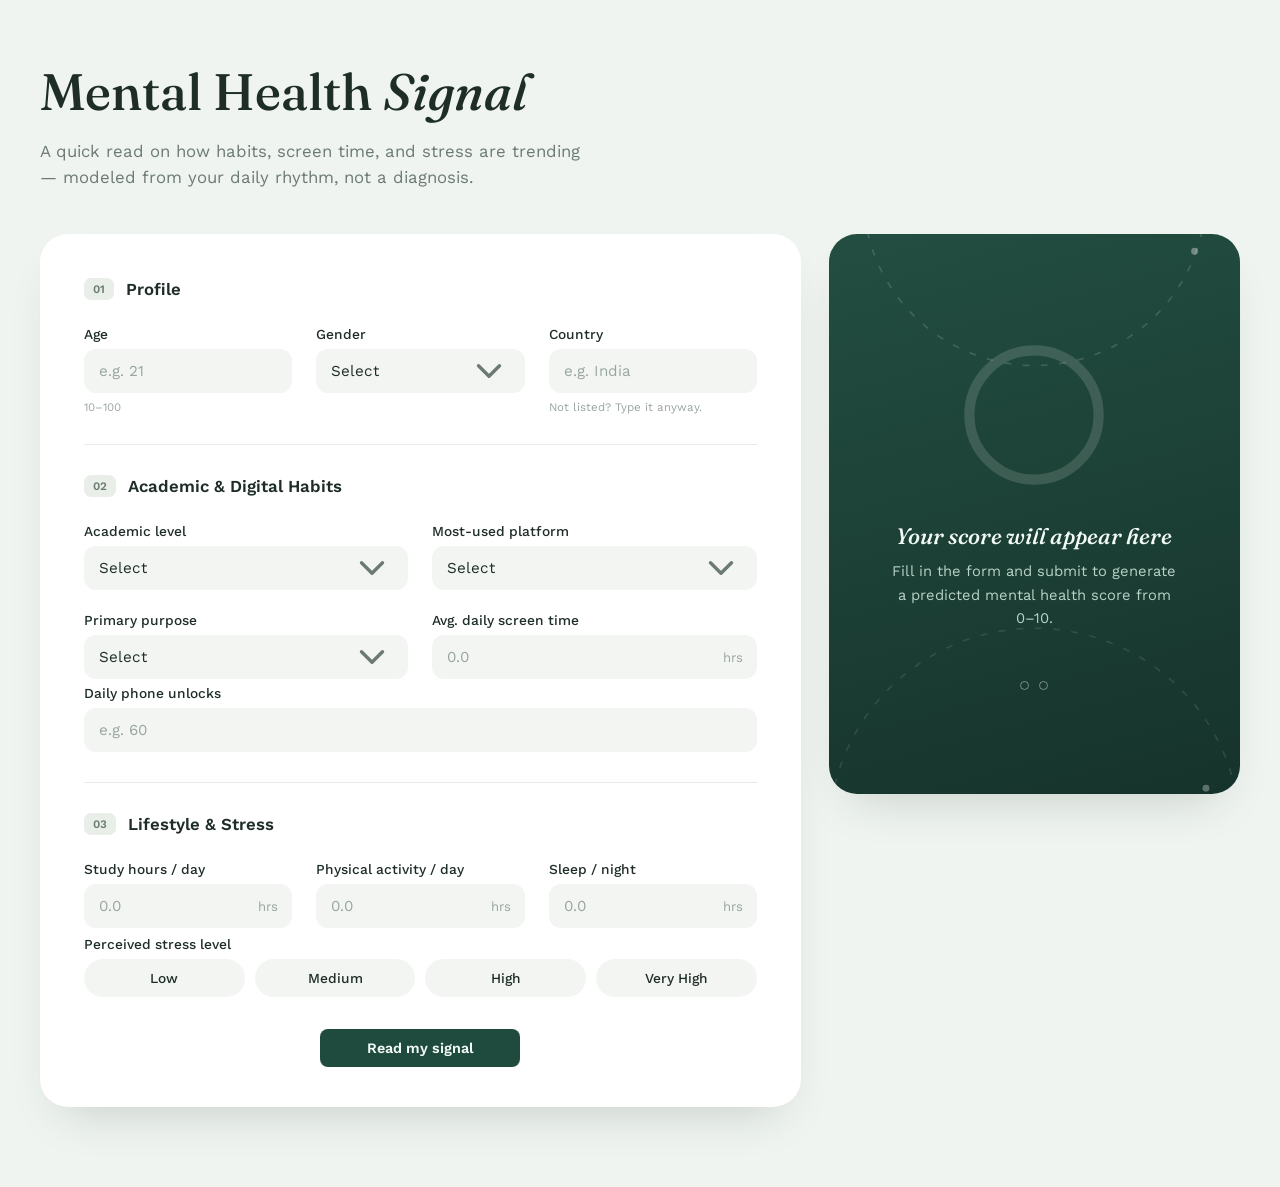
==== Mental-Health-Score-main/index.html @ a7fed832 "Updated js file with deployed backend link" ====
<!DOCTYPE html>
<html lang="en">
<head>
<meta charset="UTF-8">
<meta name="viewport" content="width=device-width, initial-scale=1.0">
<title>Mental Health Signal</title>
<link rel="preconnect" href="https://fonts.googleapis.com">
<link rel="preconnect" href="https://fonts.gstatic.com" crossorigin>
<link href="https://fonts.googleapis.com/css2?family=Fraunces:ital,opsz,wght@0,9..144,400;0,9..144,500;0,9..144,600;1,9..144,500&family=Work+Sans:wght@400;500;600;700&display=swap" rel="stylesheet">
<link rel="stylesheet" href="style.css">
</head>
<body>

<div class="page">

  <header class="hero">
    <h1><span class="hero__reg">Mental Health</span> <span class="hero__italic">Signal</span></h1>
    <p class="hero__sub">A quick read on how habits, screen time, and stress are trending — modeled from your daily rhythm, not a diagnosis.</p>
  </header>

  <div class="layout">

    <form id="checkin-form" class="form-card" novalidate>

      <div id="error-banner" class="error-banner" hidden role="alert"></div>

      <!-- 01 Profile -->
      <div class="section-head">
        <span class="num">01</span>
        <h2>Profile</h2>
      </div>

      <div class="grid grid-3">
        <div class="field">
          <label for="age">Age</label>
          <input type="number" id="age" name="age" min="10" max="100" placeholder="e.g. 21" required>
          <small>10–100</small>
        </div>

        <div class="field">
          <label for="gender">Gender</label>
          <select id="gender" name="gender" required>
            <option value="" disabled selected>Select</option>
            <option value="Male">Male</option>
            <option value="Female">Female</option>
          </select>
        </div>

        <div class="field">
          <label for="country">Country</label>
          <input type="text" id="country" name="country" list="country-list" placeholder="e.g. India" required>
          <datalist id="country-list">
            <option value="Nepal">
            <option value="India">
            <option value="USA">
            <option value="Canada">
            <option value="Australia">
            <option value="UK">
            <option value="Germany">
            <option value="Mexico">
            <option value="Turkey">
            <option value="France">
          </datalist>
          <small>Not listed? Type it anyway.</small>
        </div>
      </div>

      <hr class="divider">

      <!-- 02 Academic & Digital Habits -->
      <div class="section-head">
        <span class="num">02</span>
        <h2>Academic &amp; Digital Habits</h2>
      </div>

      <div class="grid grid-2">
        <div class="field">
          <label for="academic_Level">Academic level</label>
          <select id="academic_Level" name="academic_Level" required>
            <option value="" disabled selected>Select</option>
            <option value="High School">High School</option>
            <option value="Undergraduate">Undergraduate</option>
            <option value="Graduate">Graduate</option>
          </select>
        </div>

        <div class="field">
          <label for="most_used_platform">Most-used platform</label>
          <select id="most_used_platform" name="most_used_platform" required>
            <option value="" disabled selected>Select</option>
            <option>Facebook</option>
            <option>Instagram</option>
            <option>WhatsApp</option>
            <option>TikTok</option>
            <option>YouTube</option>
            <option>Snapchat</option>
            <option>Twitter</option>
            <option>LinkedIn</option>
            <option>WeChat</option>
            <option>LINE</option>
            <option>KakaoTalk</option>
            <option>VKontakte</option>
          </select>
        </div>

        <div class="field">
          <label for="purpose_Of_Use">Primary purpose</label>
          <select id="purpose_Of_Use" name="purpose_Of_Use" required>
            <option value="" disabled selected>Select</option>
            <option value="Networking">Networking</option>
            <option value="Education">Education</option>
            <option value="Entertainment">Entertainment</option>
            <option value="News">News</option>
          </select>
        </div>

        <div class="field field--suffix">
          <label for="avg_Daily_usage_hours">Avg. daily screen time</label>
          <div class="suffix-wrap">
            <input type="number" id="avg_Daily_usage_hours" name="avg_Daily_usage_hours" min="0" max="24" step="0.1" placeholder="0.0" required>
            <span>hrs</span>
          </div>
        </div>
      </div>

      <div class="grid grid-1">
        <div class="field">
          <label for="daily_unlocks">Daily phone unlocks</label>
          <input type="number" id="daily_unlocks" name="daily_unlocks" min="0" step="1" placeholder="e.g. 60" required>
        </div>
      </div>

      <hr class="divider">

      <!-- 03 Lifestyle & Stress -->
      <div class="section-head">
        <span class="num">03</span>
        <h2>Lifestyle &amp; Stress</h2>
      </div>

      <div class="grid grid-3">
        <div class="field field--suffix">
          <label for="study_hours">Study hours / day</label>
          <div class="suffix-wrap">
            <input type="number" id="study_hours" name="study_hours" min="0" max="24" step="0.1" placeholder="0.0" required>
            <span>hrs</span>
          </div>
        </div>

        <div class="field field--suffix">
          <label for="physical_activity_hours">Physical activity / day</label>
          <div class="suffix-wrap">
            <input type="number" id="physical_activity_hours" name="physical_activity_hours" min="0" max="2" step="0.1" placeholder="0.0" required>
            <span>hrs</span>
          </div>
        </div>

        <div class="field field--suffix">
          <label for="sleep_hours_per_night">Sleep / night</label>
          <div class="suffix-wrap">
            <input type="number" id="sleep_hours_per_night" name="sleep_hours_per_night" min="0" max="24" step="0.1" placeholder="0.0" required>
            <span>hrs</span>
          </div>
        </div>
      </div>

      <div class="field field--full">
        <label id="stress-label">Perceived stress level</label>
        <div class="pill-group" role="radiogroup" aria-labelledby="stress-label">
          <input type="radio" id="stress-low" name="stress_level" value="Low" class="pill-input" required>
          <label for="stress-low" class="pill">Low</label>

          <input type="radio" id="stress-medium" name="stress_level" value="Medium" class="pill-input">
          <label for="stress-medium" class="pill">Medium</label>

          <input type="radio" id="stress-high" name="stress_level" value="High" class="pill-input">
          <label for="stress-high" class="pill">High</label>

          <input type="radio" id="stress-veryhigh" name="stress_level" value="Very High" class="pill-input">
          <label for="stress-veryhigh" class="pill">Very High</label>
        </div>
      </div>

      <button type="submit" id="submit-btn" class="btn-submit">
        <span class="btn-submit__label">Read my signal</span>
        <span class="btn-submit__spinner" aria-hidden="true"></span>
      </button>
    </form>

    <aside class="result-panel">
      <svg class="result-panel__arcs" viewBox="0 0 360 640" preserveAspectRatio="xMidYMid slice" aria-hidden="true">
        <circle cx="180" cy="40" r="150" fill="none" stroke="rgba(255,255,255,0.14)" stroke-width="1.5" stroke-dasharray="6 10"/>
        <circle cx="180" cy="600" r="180" fill="none" stroke="rgba(255,255,255,0.10)" stroke-width="1.5" stroke-dasharray="6 10"/>
        <circle cx="40" cy="70" r="3" fill="rgba(255,255,255,0.35)"/>
        <circle cx="320" cy="90" r="3" fill="rgba(255,255,255,0.35)"/>
        <circle cx="330" cy="560" r="3" fill="rgba(255,255,255,0.3)"/>
        <circle cx="30" cy="580" r="3" fill="rgba(255,255,255,0.3)"/>
      </svg>

      <div class="result-panel__inner">

        <div id="state-idle" class="state">
          <div class="ring ring--empty">
            <svg viewBox="0 0 200 200"><circle cx="100" cy="100" r="76" class="ring__track"></circle></svg>
          </div>
          <h2 class="state__title">Your score will appear here</h2>
          <p class="state__text">Fill in the form and submit to generate a predicted mental health score from 0–10.</p>
        </div>

        <div id="state-loading" class="state" hidden>
          <div class="ring ring--spin">
            <svg viewBox="0 0 200 200">
              <circle cx="100" cy="100" r="76" class="ring__track"></circle>
              <circle cx="100" cy="100" r="56" class="ring__track ring__track--inner"></circle>
              <circle cx="100" cy="100" r="76" class="ring__spinner"></circle>
            </svg>
          </div>
          <h2 class="state__title">Reading the signal&hellip;</h2>
          <p class="state__text">Running your habits through the model.</p>
        </div>

        <div id="state-result" class="state" hidden>
          <div class="dial">
            <svg viewBox="0 0 200 130" class="dial__svg">
              <defs>
                <linearGradient id="dialGradient" x1="14" y1="112" x2="186" y2="112" gradientUnits="userSpaceOnUse">
                  <stop offset="0%" stop-color="#E2574C"/>
                  <stop offset="33%" stop-color="#E2953C"/>
                  <stop offset="66%" stop-color="#E2C93C"/>
                  <stop offset="100%" stop-color="#4CAF6D"/>
                </linearGradient>
              </defs>
              <g class="dial__ticks">
                <line x1="21.5" y1="55.0" x2="15.1" y2="50.3"></line>
                <line x1="70.0" y1="19.7" x2="67.6" y2="12.1"></line>
                <line x1="130.0" y1="19.7" x2="132.4" y2="12.1"></line>
                <line x1="178.5" y1="55.0" x2="184.9" y2="50.3"></line>
              </g>
              <path d="M14,112 A86,86 0 0 1 186,112" class="dial__track"></path>
              <g id="gauge-pointer" class="dial__pointer" style="transform: translate(14px, 112px);">
                <circle r="8"></circle>
              </g>
            </svg>
          </div>
          <div class="result__score">
            <span id="score-value">0.0</span><small>/10</small>
          </div>
          <h2 id="result-title" class="state__title"></h2>
          <p id="result-message" class="state__text"></p>
          <button type="button" id="reset-btn" class="btn-ghost">Run another read</button>
        </div>

      </div>

      <div class="result-panel__dots">
        <span class="dot"></span>
        <span class="dot"></span>
      </div>
    </aside>

  </div>
</div>

<script src="script.js"></script>
</body>
</html>
---- Mental-Health-Score-main/style.css ----
/* -------------------------------------------------- */
/* Tokens                                              */
/* -------------------------------------------------- */
:root {
  --bg: #EFF4F0;
  --surface: #FFFFFF;
  --ink: #1F2D27;
  --muted: #6B7A72;
  --faint: #99A69E;
  --line: #E6EBE6;
  --field-bg: #F2F5F2;

  --primary: #1F4B3E;
  --primary-dark: #163830;
  --badge-bg: #E9EEE9;

  --good: #3E8E68;
  --moderate: #C99A32;
  --concern: #C1584B;

  --radius-xl: 28px;
  --radius-lg: 18px;
  --radius-md: 12px;
  --radius-sm: 8px;

  --shadow: 0 24px 50px -24px rgba(31, 45, 39, 0.22);

  --font-head: "Fraunces", serif;
  --font-body: "Work Sans", sans-serif;
}

* { box-sizing: border-box; }

html, body {
  margin: 0;
  padding: 0;
  background: var(--bg);
  color: var(--ink);
  font-family: var(--font-body);
  -webkit-font-smoothing: antialiased;
}

@media (prefers-reduced-motion: reduce) {
  *, *::before, *::after {
    animation-duration: 0.001ms !important;
    transition-duration: 0.001ms !important;
  }
}

/* -------------------------------------------------- */
/* Page / hero                                         */
/* -------------------------------------------------- */
.page {
  max-width: 1280px;
  margin: 0 auto;
  padding: 64px 40px 80px;
}

.hero { max-width: 720px; margin-bottom: 44px; }

.hero h1 {
  font-family: var(--font-head);
  font-weight: 500;
  font-size: clamp(2.2rem, 4vw, 3.4rem);
  line-height: 1.1;
  margin: 0 0 18px;
  color: var(--ink);
}

.hero__italic { font-style: italic; }

.hero__sub {
  font-size: 1.05rem;
  line-height: 1.55;
  color: var(--muted);
  margin: 0;
  max-width: 56ch;
}

/* -------------------------------------------------- */
/* Layout: form card + result panel                    */
/* -------------------------------------------------- */
.layout {
  display: grid;
  grid-template-columns: minmax(0, 1.85fr) minmax(300px, 1fr);
  gap: 28px;
  align-items: start;
}

/* -------------------------------------------------- */
/* Form card                                           */
/* -------------------------------------------------- */
.form-card {
  background: var(--surface);
  border-radius: var(--radius-xl);
  box-shadow: var(--shadow);
  padding: 44px 44px 40px;
}

.section-head {
  display: flex;
  align-items: center;
  gap: 12px;
  margin: 0 0 26px;
}

.section-head:not(:first-child) { margin-top: 0; }

.num {
  font-family: var(--font-body);
  font-size: 0.72rem;
  font-weight: 600;
  letter-spacing: 0.02em;
  color: var(--muted);
  background: var(--badge-bg);
  padding: 4px 9px;
  border-radius: 7px;
}

.section-head h2 {
  font-family: var(--font-body);
  font-weight: 600;
  font-size: 1.05rem;
  margin: 0;
  color: var(--ink);
}

.divider {
  border: none;
  border-top: 1px solid var(--line);
  margin: 30px 0 30px;
}

.grid {
  display: grid;
  gap: 22px 24px;
  margin-bottom: 6px;
}

.grid-3 { grid-template-columns: repeat(3, 1fr); }
.grid-2 { grid-template-columns: repeat(2, 1fr); }
.grid-1 { grid-template-columns: 1fr; }

.field {
  display: flex;
  flex-direction: column;
  gap: 7px;
}

.field--full { margin-top: 8px; }

.field label {
  font-size: 0.86rem;
  font-weight: 500;
  color: var(--ink);
}

.field small {
  font-size: 0.72rem;
  color: var(--faint);
}

.field input,
.field select {
  font-family: var(--font-body);
  font-size: 0.95rem;
  padding: 12px 14px;
  border-radius: var(--radius-md);
  border: 1.5px solid transparent;
  background: var(--field-bg);
  color: var(--ink);
  outline: none;
  width: 100%;
  transition: border-color 0.15s ease, background 0.15s ease;
  appearance: none;
}

.field select {
  background-image: url("data:image/svg+xml,%3Csvg xmlns='http://www.w3.org/2000/svg' viewBox='0 0 20 20' fill='none'%3E%3Cpath d='M5 7.5L10 12.5L15 7.5' stroke='%236B7A72' stroke-width='1.6' stroke-linecap='round' stroke-linejoin='round'/%3E%3C/svg%3E");
  background-repeat: no-repeat;
  background-position: right 14px center;
  padding-right: 36px;
}

.field input::placeholder { color: var(--faint); }

.field input:focus,
.field select:focus {
  border-color: var(--primary);
  background: #FBFDFB;
}

.field--suffix .suffix-wrap {
  position: relative;
  display: flex;
  align-items: center;
}

.field--suffix input { padding-right: 44px; }

.field--suffix span {
  position: absolute;
  right: 14px;
  font-size: 0.82rem;
  color: var(--faint);
  pointer-events: none;
}

/* -------------------------------------------------- */
/* Stress pill toggle                                  */
/* -------------------------------------------------- */
.pill-group {
  display: flex;
  gap: 10px;
  flex-wrap: wrap;
}

.pill-input {
  position: absolute;
  opacity: 0;
  width: 1px;
  height: 1px;
  pointer-events: none;
}

.pill {
  flex: 1;
  min-width: 90px;
  text-align: center;
  padding: 11px 14px;
  border-radius: 999px;
  background: var(--field-bg);
  color: var(--muted);
  font-size: 0.9rem;
  font-weight: 500;
  cursor: pointer;
  transition: background 0.15s ease, color 0.15s ease;
  user-select: none;
}

.pill-input:checked + .pill {
  background: var(--primary);
  color: #F2FAF6;
}

.pill-input:focus-visible + .pill {
  outline: 2px solid var(--primary);
  outline-offset: 2px;
}

/* -------------------------------------------------- */
/* Error banner                                        */
/* -------------------------------------------------- */
.error-banner {
  background: #FBEDEB;
  border: 1px solid #F0CFC9;
  color: #8A392C;
  border-radius: var(--radius-md);
  padding: 13px 15px;
  font-size: 0.87rem;
  margin-bottom: 26px;
  line-height: 1.5;
}

.error-banner ul { margin: 6px 0 0; padding-left: 18px; }

/* -------------------------------------------------- */
/* Submit button                                       */
/* -------------------------------------------------- */
.btn-submit {
  position: relative;
  display: block;
  width: auto;
  min-width: 200px;
  margin: 32px auto 0;
  border: none;
  border-radius: var(--radius-sm);
  background: var(--primary);
  color: #F2FAF6;
  font-family: var(--font-body);
  font-weight: 600;
  font-size: 0.9rem;
  padding: 11px 24px;
  cursor: pointer;
  transition: background 0.15s ease, transform 0.1s ease;
}

.btn-submit:hover { background: var(--primary-dark); }
.btn-submit:active { transform: translateY(1px); }
.btn-submit:disabled { cursor: not-allowed; opacity: 0.85; }

.btn-submit__spinner {
  display: none;
  width: 15px;
  height: 15px;
  border-radius: 50%;
  border: 2.5px solid rgba(255, 255, 255, 0.4);
  border-top-color: #fff;
  position: absolute;
  right: 14px;
  top: 50%;
  margin-top: -7.5px;
  animation: spin 0.7s linear infinite;
}

.btn-submit.is-loading .btn-submit__label { opacity: 0.6; }
.btn-submit.is-loading .btn-submit__spinner { display: inline-block; }

@keyframes spin { to { transform: rotate(360deg); } }

.btn-ghost {
  border: 1.5px solid rgba(255, 255, 255, 0.35);
  background: transparent;
  color: #F2FAF6;
  font-family: var(--font-body);
  font-weight: 600;
  font-size: 0.9rem;
  padding: 12px 22px;
  border-radius: 999px;
  cursor: pointer;
  transition: background 0.15s ease;
}

.btn-ghost:hover { background: rgba(255, 255, 255, 0.1); }

/* -------------------------------------------------- */
/* Result panel                                        */
/* -------------------------------------------------- */
.result-panel {
  position: relative;
  overflow: hidden;
  min-height: 560px;
  background: linear-gradient(165deg, #234E41 0%, #16332B 100%);
  border-radius: var(--radius-xl);
  box-shadow: var(--shadow);
  padding: 96px 32px 56px;
  display: flex;
  flex-direction: column;
  align-items: center;
  justify-content: flex-start;
  text-align: center;
}

.result-panel__arcs {
  position: absolute;
  inset: 0;
  width: 100%;
  height: 100%;
}

.result-panel__inner {
  position: relative;
  z-index: 1;
  display: flex;
  flex-direction: column;
  align-items: center;
  width: 100%;
  gap: 48px;
}

.state { display: flex; flex-direction: column; align-items: center; }
.state[hidden] { display: none; }
.state ~ .state { padding-top: 4px; }

.ring {
  position: relative;
  width: 170px;
  height: 170px;
  margin-bottom: 22px;
}

.ring svg { width: 100%; height: 100%; }

.ring__track {
  fill: none;
  stroke: rgba(255, 255, 255, 0.14);
  stroke-width: 12;
}

.ring__track--inner { stroke: rgba(255, 255, 255, 0.10); }

.ring--spin .ring__spinner {
  fill: none;
  stroke: #A9F2D8;
  stroke-width: 12;
  stroke-linecap: round;
  stroke-dasharray: 90 387.5;
  transform-origin: 100px 100px;
  animation: ring-spin 1.1s linear infinite;
}

@keyframes ring-spin {
  to { transform: rotate(360deg); }
}

.dial {
  width: 220px;
  margin-bottom: 6px;
}

.dial__svg { width: 100%; height: auto; overflow: visible; }

.dial__track {
  fill: none;
  stroke: url(#dialGradient);
  stroke-width: 14;
  stroke-linecap: round;
}

.dial__ticks line {
  stroke: rgba(255, 255, 255, 0.4);
  stroke-width: 2;
  stroke-linecap: round;
}

.dial__pointer {
  transition: transform 1.1s cubic-bezier(0.22, 1, 0.36, 1);
}

.dial__pointer circle {
  fill: #FFFFFF;
  stroke: #16332B;
  stroke-width: 3;
}

.result__score {
  display: flex;
  align-items: baseline;
  justify-content: center;
  gap: 3px;
  margin: 4px 0 14px;
}

.result__score span {
  font-family: var(--font-head);
  font-size: 2.6rem;
  font-weight: 600;
  color: #F2FAF6;
}

.result__score small { color: #B9D3C8; font-size: 0.95rem; }

.state__title {
  font-family: var(--font-head);
  font-style: italic;
  font-weight: 500;
  font-size: 1.4rem;
  color: #F2FAF6;
  margin: 0 0 10px;
}

.state__text {
  font-size: 0.92rem;
  line-height: 1.6;
  color: #B9D3C8;
  max-width: 32ch;
  margin: 0 0 22px;
}

.result-panel__dots {
  position: relative;
  z-index: 1;
  display: flex;
  gap: 10px;
  margin-top: 28px;
}

.result-panel__dots .dot {
  width: 9px;
  height: 9px;
  border-radius: 50%;
  border: 1.5px solid rgba(255, 255, 255, 0.4);
}

/* -------------------------------------------------- */
/* Responsive                                          */
/* -------------------------------------------------- */
@media (max-width: 980px) {
  .layout { grid-template-columns: 1fr; }
  .result-panel { min-height: 420px; }
}

@media (max-width: 720px) {
  .page { padding: 44px 20px 60px; }
  .form-card { padding: 32px 24px 30px; }
  .grid-3, .grid-2 { grid-template-columns: 1fr; }
}

@media (max-width: 480px) {
  .hero h1 { font-size: 1.9rem; }
  .form-card { border-radius: var(--radius-lg); }
  .result-panel { border-radius: var(--radius-lg); }
}
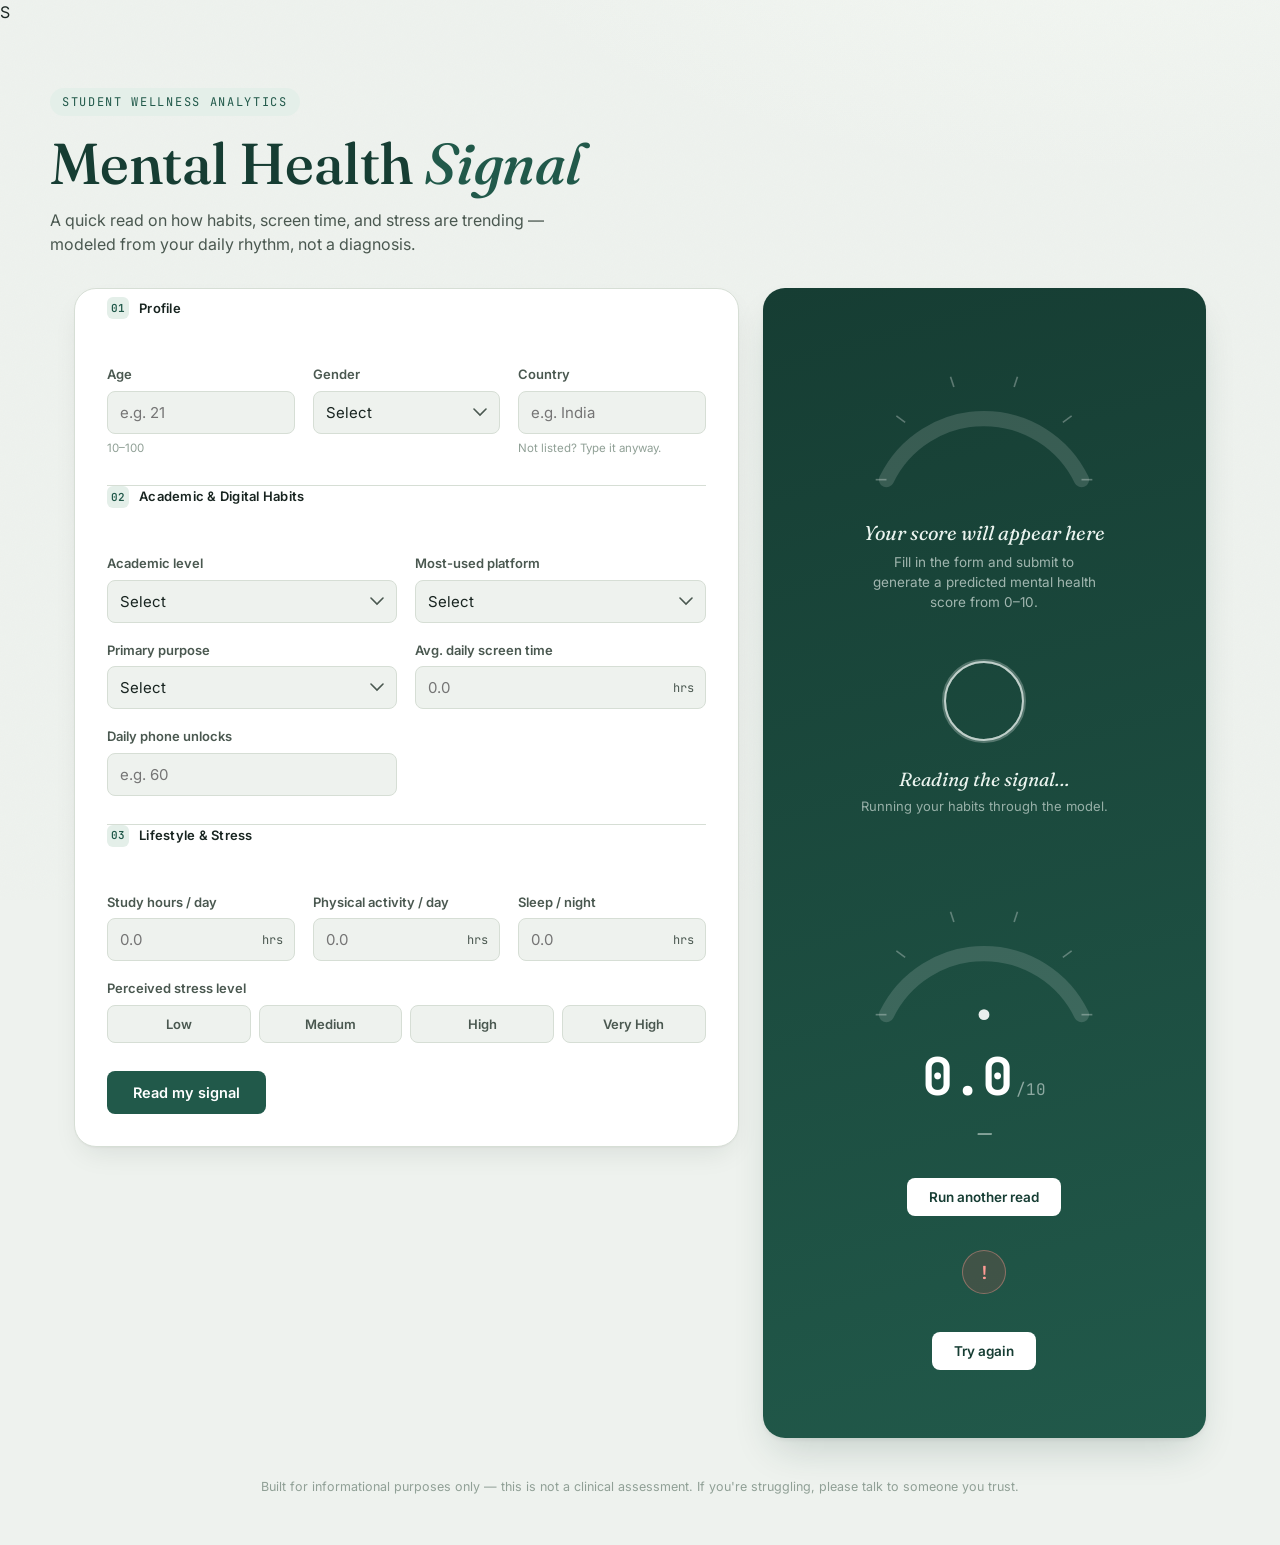
==== commit 802e0a4f: "Fix deployment issue" ====
--- a/Mental-Health-Score-main/index.html
+++ b/Mental-Health-Score-main/index.html
@@ -1,265 +1,236 @@
 <!DOCTYPE html>
 <html lang="en">
 <head>
-<meta charset="UTF-8">
-<meta name="viewport" content="width=device-width, initial-scale=1.0">
-<title>Mental Health Signal</title>
+<meta charset="UTF-8" />
+<meta name="viewport" content="width=device-width, initial-scale=1.0" />
+<title>Mental Health Signal — Student Wellness Analytics</title>
 <link rel="preconnect" href="https://fonts.googleapis.com">
 <link rel="preconnect" href="https://fonts.gstatic.com" crossorigin>
-<link href="https://fonts.googleapis.com/css2?family=Fraunces:ital,opsz,wght@0,9..144,400;0,9..144,500;0,9..144,600;1,9..144,500&family=Work+Sans:wght@400;500;600;700&display=swap" rel="stylesheet">
-<link rel="stylesheet" href="style.css">
-</head>
+<link href="https://fonts.googleapis.com/css2?family=Fraunces:ital,opsz,wght@0,9..144,400;0,9..144,500;0,9..144,600;1,9..144,500&family=Inter:wght@400;500;600;700&family=JetBrains+Mono:wght@400;500;700&display=swap" rel="stylesheet">
+<link rel="stylesheet" href="style.css" />
+</head>S
 <body>
 
-<div class="page">
-
-  <header class="hero">
-    <h1><span class="hero__reg">Mental Health</span> <span class="hero__italic">Signal</span></h1>
-    <p class="hero__sub">A quick read on how habits, screen time, and stress are trending — modeled from your daily rhythm, not a diagnosis.</p>
-  </header>
-
-  <div class="layout">
-
-    <form id="checkin-form" class="form-card" novalidate>
-
-      <div id="error-banner" class="error-banner" hidden role="alert"></div>
-
-      <!-- 01 Profile -->
-      <div class="section-head">
-        <span class="num">01</span>
-        <h2>Profile</h2>
-      </div>
-
-      <div class="grid grid-3">
-        <div class="field">
-          <label for="age">Age</label>
-          <input type="number" id="age" name="age" min="10" max="100" placeholder="e.g. 21" required>
-          <small>10–100</small>
-        </div>
-
-        <div class="field">
-          <label for="gender">Gender</label>
-          <select id="gender" name="gender" required>
-            <option value="" disabled selected>Select</option>
-            <option value="Male">Male</option>
-            <option value="Female">Female</option>
-          </select>
-        </div>
-
-        <div class="field">
-          <label for="country">Country</label>
-          <input type="text" id="country" name="country" list="country-list" placeholder="e.g. India" required>
-          <datalist id="country-list">
-            <option value="Nepal">
-            <option value="India">
-            <option value="USA">
-            <option value="Canada">
-            <option value="Australia">
-            <option value="UK">
-            <option value="Germany">
-            <option value="Mexico">
-            <option value="Turkey">
-            <option value="France">
-          </datalist>
-          <small>Not listed? Type it anyway.</small>
-        </div>
-      </div>
-
-      <hr class="divider">
-
-      <!-- 02 Academic & Digital Habits -->
-      <div class="section-head">
-        <span class="num">02</span>
-        <h2>Academic &amp; Digital Habits</h2>
-      </div>
-
-      <div class="grid grid-2">
-        <div class="field">
-          <label for="academic_Level">Academic level</label>
-          <select id="academic_Level" name="academic_Level" required>
-            <option value="" disabled selected>Select</option>
-            <option value="High School">High School</option>
-            <option value="Undergraduate">Undergraduate</option>
-            <option value="Graduate">Graduate</option>
-          </select>
-        </div>
-
-        <div class="field">
-          <label for="most_used_platform">Most-used platform</label>
-          <select id="most_used_platform" name="most_used_platform" required>
-            <option value="" disabled selected>Select</option>
-            <option>Facebook</option>
-            <option>Instagram</option>
-            <option>WhatsApp</option>
-            <option>TikTok</option>
-            <option>YouTube</option>
-            <option>Snapchat</option>
-            <option>Twitter</option>
-            <option>LinkedIn</option>
-            <option>WeChat</option>
-            <option>LINE</option>
-            <option>KakaoTalk</option>
-            <option>VKontakte</option>
-          </select>
-        </div>
-
-        <div class="field">
-          <label for="purpose_Of_Use">Primary purpose</label>
-          <select id="purpose_Of_Use" name="purpose_Of_Use" required>
-            <option value="" disabled selected>Select</option>
-            <option value="Networking">Networking</option>
-            <option value="Education">Education</option>
-            <option value="Entertainment">Entertainment</option>
-            <option value="News">News</option>
-          </select>
-        </div>
-
-        <div class="field field--suffix">
-          <label for="avg_Daily_usage_hours">Avg. daily screen time</label>
-          <div class="suffix-wrap">
-            <input type="number" id="avg_Daily_usage_hours" name="avg_Daily_usage_hours" min="0" max="24" step="0.1" placeholder="0.0" required>
-            <span>hrs</span>
-          </div>
-        </div>
-      </div>
-
-      <div class="grid grid-1">
-        <div class="field">
-          <label for="daily_unlocks">Daily phone unlocks</label>
-          <input type="number" id="daily_unlocks" name="daily_unlocks" min="0" step="1" placeholder="e.g. 60" required>
-        </div>
-      </div>
-
-      <hr class="divider">
-
-      <!-- 03 Lifestyle & Stress -->
-      <div class="section-head">
-        <span class="num">03</span>
-        <h2>Lifestyle &amp; Stress</h2>
-      </div>
-
-      <div class="grid grid-3">
-        <div class="field field--suffix">
-          <label for="study_hours">Study hours / day</label>
-          <div class="suffix-wrap">
-            <input type="number" id="study_hours" name="study_hours" min="0" max="24" step="0.1" placeholder="0.0" required>
-            <span>hrs</span>
-          </div>
-        </div>
-
-        <div class="field field--suffix">
-          <label for="physical_activity_hours">Physical activity / day</label>
-          <div class="suffix-wrap">
-            <input type="number" id="physical_activity_hours" name="physical_activity_hours" min="0" max="2" step="0.1" placeholder="0.0" required>
-            <span>hrs</span>
-          </div>
-        </div>
-
-        <div class="field field--suffix">
-          <label for="sleep_hours_per_night">Sleep / night</label>
-          <div class="suffix-wrap">
-            <input type="number" id="sleep_hours_per_night" name="sleep_hours_per_night" min="0" max="24" step="0.1" placeholder="0.0" required>
-            <span>hrs</span>
-          </div>
-        </div>
-      </div>
-
-      <div class="field field--full">
-        <label id="stress-label">Perceived stress level</label>
-        <div class="pill-group" role="radiogroup" aria-labelledby="stress-label">
-          <input type="radio" id="stress-low" name="stress_level" value="Low" class="pill-input" required>
-          <label for="stress-low" class="pill">Low</label>
-
-          <input type="radio" id="stress-medium" name="stress_level" value="Medium" class="pill-input">
-          <label for="stress-medium" class="pill">Medium</label>
-
-          <input type="radio" id="stress-high" name="stress_level" value="High" class="pill-input">
-          <label for="stress-high" class="pill">High</label>
-
-          <input type="radio" id="stress-veryhigh" name="stress_level" value="Very High" class="pill-input">
-          <label for="stress-veryhigh" class="pill">Very High</label>
-        </div>
-      </div>
-
-      <button type="submit" id="submit-btn" class="btn-submit">
-        <span class="btn-submit__label">Read my signal</span>
-        <span class="btn-submit__spinner" aria-hidden="true"></span>
-      </button>
+<div class="noise-overlay" aria-hidden="true"></div>
+
+<header class="site-header">
+  <div class="header-inner">
+    <span class="eyebrow">Student Wellness Analytics</span>
+    <h1 class="title">Mental Health <em>Signal</em></h1>
+    <p class="subtitle">A quick read on how habits, screen time, and stress are trending — modeled from your daily rhythm, not a diagnosis.</p>
+  </div>
+</header>
+
+<main class="layout">
+
+  <!-- FORM PANEL -->
+  <section class="panel form-panel" aria-labelledby="form-heading">
+    <form id="predict-form" novalidate>
+
+      <fieldset class="group">
+        <legend><span class="legend-index">01</span> Profile</legend>
+        <div class="grid grid-3">
+          <div class="field">
+            <label for="age">Age</label>
+            <input type="number" id="age" name="age" min="10" max="100" step="1" required placeholder="e.g. 21" />
+            <span class="hint">10–100</span>
+            <span class="error-msg" data-for="age"></span>
+          </div>
+          <div class="field">
+            <label for="gender">Gender</label>
+            <select id="gender" name="gender" required>
+              <option value="" disabled selected hidden>Select</option>
+              <option value="Male">Male</option>
+              <option value="Female">Female</option>
+            </select>
+            <span class="error-msg" data-for="gender"></span>
+          </div>
+          <div class="field">
+            <label for="country">Country</label>
+            <input type="text" id="country" name="country" list="country-list" required placeholder="e.g. India" autocomplete="off" />
+            <datalist id="country-list">
+              <option value="Nepal"></option>
+              <option value="India"></option>
+              <option value="USA"></option>
+              <option value="Canada"></option>
+              <option value="Australia"></option>
+              <option value="UK"></option>
+              <option value="Germany"></option>
+              <option value="Mexico"></option>
+              <option value="Turkey"></option>
+              <option value="France"></option>
+            </datalist>
+            <span class="hint">Not listed? Type it anyway.</span>
+            <span class="error-msg" data-for="country"></span>
+          </div>
+        </div>
+      </fieldset>
+
+      <fieldset class="group">
+        <legend><span class="legend-index">02</span> Academic &amp; Digital Habits</legend>
+        <div class="grid grid-2">
+          <div class="field">
+            <label for="academic_level">Academic level</label>
+            <select id="academic_level" name="academic_level" required>
+              <option value="" disabled selected hidden>Select</option>
+              <option value="High School">High School</option>
+              <option value="Undergraduate">Undergraduate</option>
+              <option value="Graduate">Graduate</option>
+            </select>
+            <span class="error-msg" data-for="academic_level"></span>
+          </div>
+          <div class="field">
+            <label for="most_used_platform">Most-used platform</label>
+            <select id="most_used_platform" name="most_used_platform" required>
+              <option value="" disabled selected hidden>Select</option>
+              <option value="Facebook">Facebook</option>
+              <option value="Instagram">Instagram</option>
+              <option value="Snapchat">Snapchat</option>
+              <option value="Twitter">Twitter</option>
+              <option value="YouTube">YouTube</option>
+              <option value="TikTok">TikTok</option>
+              <option value="LinkedIn">LinkedIn</option>
+              <option value="LINE">LINE</option>
+              <option value="KakaoTalk">KakaoTalk</option>
+              <option value="VKontakte">VKontakte</option>
+              <option value="WhatsApp">WhatsApp</option>
+              <option value="WeChat">WeChat</option>
+            </select>
+            <span class="error-msg" data-for="most_used_platform"></span>
+          </div>
+          <div class="field">
+            <label for="purpose_of_use">Primary purpose</label>
+            <select id="purpose_of_use" name="purpose_of_use" required>
+              <option value="" disabled selected hidden>Select</option>
+              <option value="Networking">Networking</option>
+              <option value="Education">Education</option>
+              <option value="Entertainment">Entertainment</option>
+              <option value="News">News</option>
+            </select>
+            <span class="error-msg" data-for="purpose_of_use"></span>
+          </div>
+          <div class="field">
+            <label for="avg_daily_usage_hours">Avg. daily screen time</label>
+            <div class="unit-input">
+              <input type="number" id="avg_daily_usage_hours" name="avg_daily_usage_hours" min="0" max="24" step="0.1" required placeholder="0.0" />
+              <span class="unit">hrs</span>
+            </div>
+            <span class="error-msg" data-for="avg_daily_usage_hours"></span>
+          </div>
+          <div class="field">
+            <label for="daily_unlocks">Daily phone unlocks</label>
+            <input type="number" id="daily_unlocks" name="daily_unlocks" min="0" step="1" required placeholder="e.g. 60" />
+            <span class="error-msg" data-for="daily_unlocks"></span>
+          </div>
+        </div>
+      </fieldset>
+
+      <fieldset class="group">
+        <legend><span class="legend-index">03</span> Lifestyle &amp; Stress</legend>
+        <div class="grid grid-3">
+          <div class="field">
+            <label for="study_hours">Study hours / day</label>
+            <div class="unit-input">
+              <input type="number" id="study_hours" name="study_hours" min="0" max="24" step="0.1" required placeholder="0.0" />
+              <span class="unit">hrs</span>
+            </div>
+            <span class="error-msg" data-for="study_hours"></span>
+          </div>
+          <div class="field">
+            <label for="physical_activity_hours">Physical activity / day</label>
+            <div class="unit-input">
+              <input type="number" id="physical_activity_hours" name="physical_activity_hours" min="0" max="24" step="0.1" required placeholder="0.0" />
+              <span class="unit">hrs</span>
+            </div>
+            <span class="error-msg" data-for="physical_activity_hours"></span>
+          </div>
+          <div class="field">
+            <label for="sleep_hours_per_night">Sleep / night</label>
+            <div class="unit-input">
+              <input type="number" id="sleep_hours_per_night" name="sleep_hours_per_night" min="0" max="24" step="0.1" required placeholder="0.0" />
+              <span class="unit">hrs</span>
+            </div>
+            <span class="error-msg" data-for="sleep_hours_per_night"></span>
+          </div>
+          <div class="field field-span">
+            <label for="stress_level">Perceived stress level</label>
+            <div class="segmented" id="stress_level_group" data-name="stress_level">
+              <button type="button" class="seg-btn" data-value="Low">Low</button>
+              <button type="button" class="seg-btn" data-value="Medium">Medium</button>
+              <button type="button" class="seg-btn" data-value="High">High</button>
+              <button type="button" class="seg-btn" data-value="Very High">Very High</button>
+            </div>
+            <input type="hidden" id="stress_level" name="stress_level" required />
+            <span class="error-msg" data-for="stress_level"></span>
+          </div>
+        </div>
+      </fieldset>
+
+      <div class="form-footer">
+        <button type="submit" class="submit-btn" id="submit-btn">
+          <span class="btn-label">Read my signal</span>
+          <span class="btn-spinner" aria-hidden="true"></span>
+        </button>
+      </div>
     </form>
-
-    <aside class="result-panel">
-      <svg class="result-panel__arcs" viewBox="0 0 360 640" preserveAspectRatio="xMidYMid slice" aria-hidden="true">
-        <circle cx="180" cy="40" r="150" fill="none" stroke="rgba(255,255,255,0.14)" stroke-width="1.5" stroke-dasharray="6 10"/>
-        <circle cx="180" cy="600" r="180" fill="none" stroke="rgba(255,255,255,0.10)" stroke-width="1.5" stroke-dasharray="6 10"/>
-        <circle cx="40" cy="70" r="3" fill="rgba(255,255,255,0.35)"/>
-        <circle cx="320" cy="90" r="3" fill="rgba(255,255,255,0.35)"/>
-        <circle cx="330" cy="560" r="3" fill="rgba(255,255,255,0.3)"/>
-        <circle cx="30" cy="580" r="3" fill="rgba(255,255,255,0.3)"/>
-      </svg>
-
-      <div class="result-panel__inner">
-
-        <div id="state-idle" class="state">
-          <div class="ring ring--empty">
-            <svg viewBox="0 0 200 200"><circle cx="100" cy="100" r="76" class="ring__track"></circle></svg>
-          </div>
-          <h2 class="state__title">Your score will appear here</h2>
-          <p class="state__text">Fill in the form and submit to generate a predicted mental health score from 0–10.</p>
-        </div>
-
-        <div id="state-loading" class="state" hidden>
-          <div class="ring ring--spin">
-            <svg viewBox="0 0 200 200">
-              <circle cx="100" cy="100" r="76" class="ring__track"></circle>
-              <circle cx="100" cy="100" r="56" class="ring__track ring__track--inner"></circle>
-              <circle cx="100" cy="100" r="76" class="ring__spinner"></circle>
-            </svg>
-          </div>
-          <h2 class="state__title">Reading the signal&hellip;</h2>
-          <p class="state__text">Running your habits through the model.</p>
-        </div>
-
-        <div id="state-result" class="state" hidden>
-          <div class="dial">
-            <svg viewBox="0 0 200 130" class="dial__svg">
-              <defs>
-                <linearGradient id="dialGradient" x1="14" y1="112" x2="186" y2="112" gradientUnits="userSpaceOnUse">
-                  <stop offset="0%" stop-color="#E2574C"/>
-                  <stop offset="33%" stop-color="#E2953C"/>
-                  <stop offset="66%" stop-color="#E2C93C"/>
-                  <stop offset="100%" stop-color="#4CAF6D"/>
-                </linearGradient>
-              </defs>
-              <g class="dial__ticks">
-                <line x1="21.5" y1="55.0" x2="15.1" y2="50.3"></line>
-                <line x1="70.0" y1="19.7" x2="67.6" y2="12.1"></line>
-                <line x1="130.0" y1="19.7" x2="132.4" y2="12.1"></line>
-                <line x1="178.5" y1="55.0" x2="184.9" y2="50.3"></line>
-              </g>
-              <path d="M14,112 A86,86 0 0 1 186,112" class="dial__track"></path>
-              <g id="gauge-pointer" class="dial__pointer" style="transform: translate(14px, 112px);">
-                <circle r="8"></circle>
-              </g>
-            </svg>
-          </div>
-          <div class="result__score">
-            <span id="score-value">0.0</span><small>/10</small>
-          </div>
-          <h2 id="result-title" class="state__title"></h2>
-          <p id="result-message" class="state__text"></p>
-          <button type="button" id="reset-btn" class="btn-ghost">Run another read</button>
-        </div>
-
-      </div>
-
-      <div class="result-panel__dots">
-        <span class="dot"></span>
-        <span class="dot"></span>
-      </div>
-    </aside>
-
-  </div>
-</div>
+  </section>
+
+  <!-- RESULT PANEL -->
+  <aside class="panel result-panel" aria-live="polite">
+    <div class="result-inner" id="result-inner">
+
+      <div class="state state-idle" id="state-idle">
+        <svg class="gauge gauge-idle" viewBox="0 0 240 160" aria-hidden="true">
+          <path class="gauge-track" d="M 30 140 A 100 100 0 0 1 210 140" />
+          <g class="gauge-ticks"></g>
+        </svg>
+        <p class="idle-label">Your score will appear here</p>
+        <p class="idle-copy">Fill in the form and submit to generate a predicted mental health score from 0–10.</p>
+      </div>
+
+      <div class="state state-loading" id="state-loading" hidden>
+        <div class="pulse-ring"></div>
+        <p class="loading-label">Reading the signal…</p>
+        <p class="loading-copy">Running your habits through the model.</p>
+      </div>
+
+      <div class="state state-result" id="state-result" hidden>
+        <svg class="gauge gauge-result" viewBox="0 0 240 160" aria-hidden="true">
+          <defs>
+            <linearGradient id="gaugeGradient" x1="0%" y1="0%" x2="100%" y2="0%">
+              <stop offset="0%" stop-color="#D9534F"/>
+              <stop offset="45%" stop-color="#E3B341"/>
+              <stop offset="100%" stop-color="#4C9A78"/>
+            </linearGradient>
+          </defs>
+          <path class="gauge-track" d="M 30 140 A 100 100 0 0 1 210 140" />
+          <path class="gauge-fill" id="gauge-fill" d="M 30 140 A 100 100 0 0 1 210 140" />
+          <g class="gauge-ticks"></g>
+          <circle class="gauge-needle-hub" cx="120" cy="140" r="5" />
+        </svg>
+        <div class="score-readout">
+          <span class="score-number" id="score-number">0.0</span>
+          <span class="score-max">/10</span>
+        </div>
+        <p class="score-band" id="score-band">—</p>
+        <p class="score-context" id="score-context"></p>
+        <button type="button" class="reset-btn" id="reset-btn">Run another read</button>
+      </div>
+
+      <div class="state state-error" id="state-error" hidden>
+        <div class="error-icon" aria-hidden="true">!</div>
+        <p class="error-copy" id="error-copy"></p>
+        <button type="button" class="reset-btn" id="error-retry-btn">Try again</button>
+      </div>
+
+    </div>
+  </aside>
+
+</main>
+
+<footer class="site-footer">
+  <p>Built for informational purposes only — this is not a clinical assessment. If you're struggling, please talk to someone you trust.</p>
+</footer>
 
 <script src="script.js"></script>
 </body>
--- a/Mental-Health-Score-main/style.css
+++ b/Mental-Health-Score-main/style.css
@@ -1,493 +1,539 @@
-/* -------------------------------------------------- */
-/* Tokens                                              */
-/* -------------------------------------------------- */
+/* =========================================================
+   TOKENS
+   ========================================================= */
 :root {
-  --bg: #EFF4F0;
-  --surface: #FFFFFF;
-  --ink: #1F2D27;
-  --muted: #6B7A72;
-  --faint: #99A69E;
-  --line: #E6EBE6;
-  --field-bg: #F2F5F2;
-
-  --primary: #1F4B3E;
-  --primary-dark: #163830;
-  --badge-bg: #E9EEE9;
-
-  --good: #3E8E68;
-  --moderate: #C99A32;
-  --concern: #C1584B;
-
-  --radius-xl: 28px;
-  --radius-lg: 18px;
-  --radius-md: 12px;
+  --ink:        #182420;
+  --ink-soft:   #4A5850;
+  --paper:      #EEF2EE;
+  --paper-deep: #E2E8E1;
+  --surface:    #FFFFFF;
+  --line:       #D6DED5;
+
+  --pine:       #21594A;
+  --pine-deep:  #163D33;
+  --pine-tint:  #E4EFE9;
+
+  --amber:      #E3B341;
+  --coral:      #D9534F;
+  --sage:       #4C9A78;
+
+  --font-display: 'Fraunces', Georgia, serif;
+  --font-body:    'Inter', -apple-system, sans-serif;
+  --font-mono:    'JetBrains Mono', 'SFMono-Regular', monospace;
+
   --radius-sm: 8px;
-
-  --shadow: 0 24px 50px -24px rgba(31, 45, 39, 0.22);
-
-  --font-head: "Fraunces", serif;
-  --font-body: "Work Sans", sans-serif;
+  --radius-md: 14px;
+  --radius-lg: 22px;
+
+  --shadow-card: 0 1px 2px rgba(24,36,32,0.04), 0 12px 28px -8px rgba(24,36,32,0.10);
+  --shadow-lift: 0 2px 4px rgba(24,36,32,0.06), 0 20px 40px -12px rgba(22,61,51,0.20);
 }
 
 * { box-sizing: border-box; }
 
-html, body {
+html { -webkit-font-smoothing: antialiased; }
+
+body {
   margin: 0;
-  padding: 0;
-  background: var(--bg);
+  background:
+    radial-gradient(1200px 600px at 85% -10%, #F4F8F3 0%, transparent 55%),
+    var(--paper);
   color: var(--ink);
   font-family: var(--font-body);
-  -webkit-font-smoothing: antialiased;
-}
-
-@media (prefers-reduced-motion: reduce) {
-  *, *::before, *::after {
-    animation-duration: 0.001ms !important;
-    transition-duration: 0.001ms !important;
-  }
-}
-
-/* -------------------------------------------------- */
-/* Page / hero                                         */
-/* -------------------------------------------------- */
-.page {
-  max-width: 1280px;
+  line-height: 1.5;
+  position: relative;
+}
+
+.noise-overlay {
+  position: fixed;
+  inset: 0;
+  pointer-events: none;
+  z-index: 0;
+  opacity: 0.025;
+  background-image: url("data:image/svg+xml,%3Csvg xmlns='http://www.w3.org/2000/svg' width='90' height='90'%3E%3Cfilter id='n'%3E%3CfeTurbulence type='fractalNoise' baseFrequency='0.9' numOctaves='2' stitchTiles='stitch'/%3E%3C/filter%3E%3Crect width='100%25' height='100%25' filter='url(%23n)'/%3E%3C/svg%3E");
+}
+
+/* =========================================================
+   HEADER
+   ========================================================= */
+.site-header {
+  padding: 64px 24px 32px;
+  position: relative;
+  z-index: 1;
+}
+
+.header-inner {
+  max-width: 1180px;
   margin: 0 auto;
-  padding: 64px 40px 80px;
-}
-
-.hero { max-width: 720px; margin-bottom: 44px; }
-
-.hero h1 {
-  font-family: var(--font-head);
+}
+
+.eyebrow {
+  display: inline-block;
+  font-family: var(--font-mono);
+  font-size: 12px;
+  letter-spacing: 0.14em;
+  text-transform: uppercase;
+  color: var(--pine);
+  background: var(--pine-tint);
+  padding: 5px 12px;
+  border-radius: 100px;
+  margin-bottom: 18px;
+}
+
+.title {
+  font-family: var(--font-display);
   font-weight: 500;
-  font-size: clamp(2.2rem, 4vw, 3.4rem);
-  line-height: 1.1;
-  margin: 0 0 18px;
+  font-size: clamp(2.4rem, 5vw, 3.6rem);
+  line-height: 1.05;
+  margin: 0 0 14px;
+  letter-spacing: -0.01em;
+  color: var(--pine-deep);
+}
+
+.title em {
+  font-style: italic;
+  font-weight: 500;
+  color: var(--pine);
+}
+
+.subtitle {
+  max-width: 560px;
+  font-size: 16px;
+  color: var(--ink-soft);
+  margin: 0;
+}
+
+/* =========================================================
+   LAYOUT
+   ========================================================= */
+.layout {
+  max-width: 1180px;
+  margin: 0 auto;
+  padding: 0 24px 40px;
+  display: grid;
+  grid-template-columns: 1.5fr 1fr;
+  gap: 24px;
+  align-items: start;
+  position: relative;
+  z-index: 1;
+}
+
+.panel {
+  background: var(--surface);
+  border-radius: var(--radius-lg);
+  border: 1px solid var(--line);
+  box-shadow: var(--shadow-card);
+}
+
+.form-panel { padding: 8px 32px 32px; }
+
+.result-panel {
+  position: sticky;
+  top: 24px;
+  min-height: 520px;
+  background: linear-gradient(165deg, var(--pine-deep) 0%, var(--pine) 100%);
+  border: none;
+  box-shadow: var(--shadow-lift);
+  display: flex;
+  color: #EAF3EE;
+}
+
+/* =========================================================
+   FORM
+   ========================================================= */
+fieldset.group {
+  border: none;
+  margin: 0;
+  padding: 28px 0;
+  border-bottom: 1px solid var(--line);
+}
+fieldset.group:last-of-type { border-bottom: none; padding-bottom: 8px; }
+
+legend {
+  font-family: var(--font-body);
+  font-weight: 600;
+  font-size: 13px;
+  letter-spacing: 0.02em;
   color: var(--ink);
-}
-
-.hero__italic { font-style: italic; }
-
-.hero__sub {
-  font-size: 1.05rem;
-  line-height: 1.55;
-  color: var(--muted);
-  margin: 0;
-  max-width: 56ch;
-}
-
-/* -------------------------------------------------- */
-/* Layout: form card + result panel                    */
-/* -------------------------------------------------- */
-.layout {
-  display: grid;
-  grid-template-columns: minmax(0, 1.85fr) minmax(300px, 1fr);
-  gap: 28px;
-  align-items: start;
-}
-
-/* -------------------------------------------------- */
-/* Form card                                           */
-/* -------------------------------------------------- */
-.form-card {
-  background: var(--surface);
-  border-radius: var(--radius-xl);
-  box-shadow: var(--shadow);
-  padding: 44px 44px 40px;
-}
-
-.section-head {
   display: flex;
   align-items: center;
-  gap: 12px;
-  margin: 0 0 26px;
-}
-
-.section-head:not(:first-child) { margin-top: 0; }
-
-.num {
+  gap: 10px;
+  padding: 0;
+  margin-bottom: 18px;
+}
+
+.legend-index {
+  font-family: var(--font-mono);
+  font-size: 11px;
+  color: var(--pine);
+  background: var(--pine-tint);
+  width: 22px;
+  height: 22px;
+  border-radius: 6px;
+  display: inline-flex;
+  align-items: center;
+  justify-content: center;
+}
+
+.grid {
+  display: grid;
+  gap: 18px;
+}
+.grid-2 { grid-template-columns: repeat(2, 1fr); }
+.grid-3 { grid-template-columns: repeat(3, 1fr); }
+
+.field { display: flex; flex-direction: column; gap: 6px; position: relative; }
+.field-span { grid-column: 1 / -1; }
+
+label {
+  font-size: 13px;
+  font-weight: 600;
+  color: var(--ink-soft);
+}
+
+input[type="text"],
+input[type="number"],
+select {
   font-family: var(--font-body);
-  font-size: 0.72rem;
+  font-size: 15px;
+  color: var(--ink);
+  background: var(--paper);
+  border: 1.5px solid var(--line);
+  border-radius: var(--radius-sm);
+  padding: 11px 12px;
+  width: 100%;
+  transition: border-color 0.15s ease, background 0.15s ease, box-shadow 0.15s ease;
+  appearance: none;
+}
+
+select {
+  background-image: url("data:image/svg+xml,%3Csvg xmlns='http://www.w3.org/2000/svg' width='14' height='9'%3E%3Cpath d='M1 1l6 6 6-6' stroke='%234A5850' stroke-width='1.6' fill='none' stroke-linecap='round'/%3E%3C/svg%3E");
+  background-repeat: no-repeat;
+  background-position: right 12px center;
+  padding-right: 34px;
+  cursor: pointer;
+}
+
+input:hover, select:hover { border-color: #B9C6B7; }
+
+input:focus, select:focus {
+  outline: none;
+  border-color: var(--pine);
+  background: var(--surface);
+  box-shadow: 0 0 0 3px var(--pine-tint);
+}
+
+input:invalid:not(:placeholder-shown):not(:focus) {
+  border-color: var(--coral);
+}
+
+.field.field-error input,
+.field.field-error select {
+  border-color: var(--coral);
+  background: #FBEEEE;
+}
+
+.unit-input { position: relative; }
+.unit-input input { padding-right: 44px; }
+.unit-input .unit {
+  position: absolute;
+  right: 12px;
+  top: 50%;
+  transform: translateY(-50%);
+  font-family: var(--font-mono);
+  font-size: 12px;
+  color: var(--ink-soft);
+  pointer-events: none;
+}
+
+.hint {
+  font-size: 11.5px;
+  color: #90A096;
+}
+
+.error-msg {
+  font-size: 12px;
+  color: var(--coral);
+  min-height: 0;
+  display: none;
+}
+.field.field-error .error-msg { display: block; }
+
+/* segmented control for stress level */
+.segmented {
+  display: grid;
+  grid-template-columns: repeat(4, 1fr);
+  gap: 8px;
+}
+
+.seg-btn {
+  font-family: var(--font-body);
+  font-size: 13px;
   font-weight: 600;
-  letter-spacing: 0.02em;
-  color: var(--muted);
-  background: var(--badge-bg);
-  padding: 4px 9px;
-  border-radius: 7px;
-}
-
-.section-head h2 {
+  color: var(--ink-soft);
+  background: var(--paper);
+  border: 1.5px solid var(--line);
+  border-radius: var(--radius-sm);
+  padding: 10px 8px;
+  cursor: pointer;
+  transition: all 0.15s ease;
+}
+.seg-btn:hover { border-color: #B9C6B7; color: var(--ink); }
+.seg-btn.active {
+  background: var(--pine);
+  border-color: var(--pine);
+  color: #fff;
+}
+.seg-btn[data-value="Very High"].active { background: var(--coral); border-color: var(--coral); }
+.seg-btn[data-value="High"].active { background: #C97C3B; border-color: #C97C3B; }
+
+/* footer / submit */
+.form-footer {
+  display: flex;
+  align-items: center;
+  justify-content: space-between;
+  gap: 16px;
+  padding-top: 20px;
+}
+
+.api-note {
+  font-family: var(--font-mono);
+  font-size: 11.5px;
+  color: #90A096;
+  margin: 0;
+}
+.api-note code {
+  background: var(--paper-deep);
+  padding: 2px 5px;
+  border-radius: 4px;
+}
+
+.submit-btn {
+  position: relative;
   font-family: var(--font-body);
   font-weight: 600;
-  font-size: 1.05rem;
-  margin: 0;
-  color: var(--ink);
-}
-
-.divider {
-  border: none;
-  border-top: 1px solid var(--line);
-  margin: 30px 0 30px;
-}
-
-.grid {
-  display: grid;
-  gap: 22px 24px;
-  margin-bottom: 6px;
-}
-
-.grid-3 { grid-template-columns: repeat(3, 1fr); }
-.grid-2 { grid-template-columns: repeat(2, 1fr); }
-.grid-1 { grid-template-columns: 1fr; }
-
-.field {
-  display: flex;
-  flex-direction: column;
-  gap: 7px;
-}
-
-.field--full { margin-top: 8px; }
-
-.field label {
-  font-size: 0.86rem;
-  font-weight: 500;
-  color: var(--ink);
-}
-
-.field small {
-  font-size: 0.72rem;
-  color: var(--faint);
-}
-
-.field input,
-.field select {
-  font-family: var(--font-body);
-  font-size: 0.95rem;
-  padding: 12px 14px;
-  border-radius: var(--radius-md);
-  border: 1.5px solid transparent;
-  background: var(--field-bg);
-  color: var(--ink);
-  outline: none;
-  width: 100%;
-  transition: border-color 0.15s ease, background 0.15s ease;
-  appearance: none;
-}
-
-.field select {
-  background-image: url("data:image/svg+xml,%3Csvg xmlns='http://www.w3.org/2000/svg' viewBox='0 0 20 20' fill='none'%3E%3Cpath d='M5 7.5L10 12.5L15 7.5' stroke='%236B7A72' stroke-width='1.6' stroke-linecap='round' stroke-linejoin='round'/%3E%3C/svg%3E");
-  background-repeat: no-repeat;
-  background-position: right 14px center;
-  padding-right: 36px;
-}
-
-.field input::placeholder { color: var(--faint); }
-
-.field input:focus,
-.field select:focus {
-  border-color: var(--primary);
-  background: #FBFDFB;
-}
-
-.field--suffix .suffix-wrap {
-  position: relative;
-  display: flex;
-  align-items: center;
-}
-
-.field--suffix input { padding-right: 44px; }
-
-.field--suffix span {
-  position: absolute;
-  right: 14px;
-  font-size: 0.82rem;
-  color: var(--faint);
-  pointer-events: none;
-}
-
-/* -------------------------------------------------- */
-/* Stress pill toggle                                  */
-/* -------------------------------------------------- */
-.pill-group {
-  display: flex;
-  gap: 10px;
-  flex-wrap: wrap;
-}
-
-.pill-input {
-  position: absolute;
-  opacity: 0;
-  width: 1px;
-  height: 1px;
-  pointer-events: none;
-}
-
-.pill {
-  flex: 1;
-  min-width: 90px;
-  text-align: center;
-  padding: 11px 14px;
-  border-radius: 999px;
-  background: var(--field-bg);
-  color: var(--muted);
-  font-size: 0.9rem;
-  font-weight: 500;
-  cursor: pointer;
-  transition: background 0.15s ease, color 0.15s ease;
-  user-select: none;
-}
-
-.pill-input:checked + .pill {
-  background: var(--primary);
-  color: #F2FAF6;
-}
-
-.pill-input:focus-visible + .pill {
-  outline: 2px solid var(--primary);
-  outline-offset: 2px;
-}
-
-/* -------------------------------------------------- */
-/* Error banner                                        */
-/* -------------------------------------------------- */
-.error-banner {
-  background: #FBEDEB;
-  border: 1px solid #F0CFC9;
-  color: #8A392C;
-  border-radius: var(--radius-md);
-  padding: 13px 15px;
-  font-size: 0.87rem;
-  margin-bottom: 26px;
-  line-height: 1.5;
-}
-
-.error-banner ul { margin: 6px 0 0; padding-left: 18px; }
-
-/* -------------------------------------------------- */
-/* Submit button                                       */
-/* -------------------------------------------------- */
-.btn-submit {
-  position: relative;
-  display: block;
-  width: auto;
-  min-width: 200px;
-  margin: 32px auto 0;
+  font-size: 14.5px;
+  color: #fff;
+  background: var(--pine);
   border: none;
   border-radius: var(--radius-sm);
-  background: var(--primary);
-  color: #F2FAF6;
-  font-family: var(--font-body);
-  font-weight: 600;
-  font-size: 0.9rem;
-  padding: 11px 24px;
+  padding: 13px 26px;
   cursor: pointer;
+  display: inline-flex;
+  align-items: center;
+  gap: 10px;
   transition: background 0.15s ease, transform 0.1s ease;
-}
-
-.btn-submit:hover { background: var(--primary-dark); }
-.btn-submit:active { transform: translateY(1px); }
-.btn-submit:disabled { cursor: not-allowed; opacity: 0.85; }
-
-.btn-submit__spinner {
+  white-space: nowrap;
+}
+.submit-btn:hover { background: var(--pine-deep); }
+.submit-btn:active { transform: scale(0.98); }
+.submit-btn:disabled { opacity: 0.75; cursor: progress; }
+
+.btn-spinner {
   display: none;
-  width: 15px;
-  height: 15px;
+  width: 14px;
+  height: 14px;
   border-radius: 50%;
-  border: 2.5px solid rgba(255, 255, 255, 0.4);
+  border: 2px solid rgba(255,255,255,0.35);
   border-top-color: #fff;
-  position: absolute;
-  right: 14px;
-  top: 50%;
-  margin-top: -7.5px;
   animation: spin 0.7s linear infinite;
 }
-
-.btn-submit.is-loading .btn-submit__label { opacity: 0.6; }
-.btn-submit.is-loading .btn-submit__spinner { display: inline-block; }
+.submit-btn.loading .btn-label { opacity: 0.85; }
+.submit-btn.loading .btn-spinner { display: inline-block; }
 
 @keyframes spin { to { transform: rotate(360deg); } }
 
-.btn-ghost {
-  border: 1.5px solid rgba(255, 255, 255, 0.35);
-  background: transparent;
-  color: #F2FAF6;
-  font-family: var(--font-body);
-  font-weight: 600;
-  font-size: 0.9rem;
-  padding: 12px 22px;
-  border-radius: 999px;
-  cursor: pointer;
-  transition: background 0.15s ease;
-}
-
-.btn-ghost:hover { background: rgba(255, 255, 255, 0.1); }
-
-/* -------------------------------------------------- */
-/* Result panel                                        */
-/* -------------------------------------------------- */
-.result-panel {
-  position: relative;
-  overflow: hidden;
-  min-height: 560px;
-  background: linear-gradient(165deg, #234E41 0%, #16332B 100%);
-  border-radius: var(--radius-xl);
-  box-shadow: var(--shadow);
-  padding: 96px 32px 56px;
+/* =========================================================
+   RESULT PANEL
+   ========================================================= */
+.result-inner {
+  width: 100%;
+  padding: 40px 32px;
   display: flex;
   flex-direction: column;
   align-items: center;
-  justify-content: flex-start;
   text-align: center;
-}
-
-.result-panel__arcs {
+  gap: 6px;
+}
+
+.state { width: 100%; display: flex; flex-direction: column; align-items: center; }
+
+/* gauge */
+.gauge { width: 100%; max-width: 260px; overflow: visible; margin-bottom: 8px; }
+.gauge-track {
+  fill: none;
+  stroke: rgba(255,255,255,0.14);
+  stroke-width: 14;
+  stroke-linecap: round;
+}
+.gauge-fill {
+  fill: none;
+  stroke: url(#gaugeGradient);
+  stroke-width: 14;
+  stroke-linecap: round;
+  stroke-dasharray: 314;
+  stroke-dashoffset: 314;
+  transition: stroke-dashoffset 1.1s cubic-bezier(0.22, 1, 0.36, 1);
+}
+.gauge-needle-hub { fill: #fff; opacity: 0.9; }
+.gauge-ticks line { stroke: rgba(255,255,255,0.3); stroke-width: 1.5; }
+
+.idle-label {
+  font-family: var(--font-display);
+  font-size: 20px;
+  font-style: italic;
+  color: #EAF3EE;
+  margin: 8px 0 4px;
+}
+.idle-copy {
+  font-size: 13.5px;
+  color: rgba(234,243,238,0.65);
+  max-width: 230px;
+  margin: 0;
+}
+
+/* loading */
+.state-loading { padding: 40px 0; }
+.pulse-ring {
+  width: 84px;
+  height: 84px;
+  border-radius: 50%;
+  border: 2px solid rgba(255,255,255,0.25);
+  position: relative;
+  margin-bottom: 22px;
+}
+.pulse-ring::before, .pulse-ring::after {
+  content: "";
   position: absolute;
   inset: 0;
-  width: 100%;
-  height: 100%;
-}
-
-.result-panel__inner {
+  border-radius: 50%;
+  border: 2px solid rgba(234,243,238,0.55);
+  animation: pulse-out 1.8s ease-out infinite;
+}
+.pulse-ring::after { animation-delay: 0.6s; }
+@keyframes pulse-out {
+  0% { transform: scale(0.6); opacity: 0.9; }
+  100% { transform: scale(1.9); opacity: 0; }
+}
+.loading-label {
+  font-family: var(--font-display);
+  font-style: italic;
+  font-size: 19px;
+  margin: 0 0 4px;
+}
+.loading-copy { font-size: 13px; color: rgba(234,243,238,0.6); margin: 0; }
+
+/* result */
+.score-readout {
+  display: flex;
+  align-items: baseline;
+  gap: 4px;
+  margin-top: -6px;
+}
+.score-number {
+  font-family: var(--font-mono);
+  font-weight: 700;
+  font-size: 52px;
+  color: #fff;
+  letter-spacing: -0.02em;
+}
+.score-max { font-family: var(--font-mono); font-size: 16px; color: rgba(234,243,238,0.55); }
+
+.score-band {
+  font-family: var(--font-display);
+  font-style: italic;
+  font-size: 19px;
+  margin: 2px 0 10px;
+}
+.score-context {
+  font-size: 13px;
+  color: rgba(234,243,238,0.7);
+  max-width: 250px;
+  margin: 0 0 22px;
+}
+
+.reset-btn {
+  font-family: var(--font-body);
+  font-weight: 600;
+  font-size: 13.5px;
+  color: var(--pine-deep);
+  background: #fff;
+  border: none;
+  border-radius: var(--radius-sm);
+  padding: 11px 22px;
+  cursor: pointer;
+  transition: transform 0.1s ease, box-shadow 0.15s ease;
+}
+.reset-btn:hover { box-shadow: 0 6px 16px rgba(0,0,0,0.18); }
+.reset-btn:active { transform: scale(0.98); }
+
+/* error state */
+.state-error { padding: 28px 0; }
+.error-icon {
+  width: 44px;
+  height: 44px;
+  border-radius: 50%;
+  background: rgba(217,83,79,0.18);
+  color: #FF9B95;
+  border: 1.5px solid rgba(255,155,149,0.4);
+  display: flex;
+  align-items: center;
+  justify-content: center;
+  font-family: var(--font-mono);
+  font-weight: 700;
+  font-size: 18px;
+  margin-bottom: 16px;
+}
+.error-label {
+  font-family: var(--font-display);
+  font-style: italic;
+  font-size: 19px;
+  margin: 0 0 6px;
+}
+.error-copy {
+  font-size: 13px;
+  color: rgba(234,243,238,0.7);
+  max-width: 250px;
+  margin: 0 0 22px;
+}
+
+/* =========================================================
+   FOOTER
+   ========================================================= */
+.site-footer {
+  max-width: 1180px;
+  margin: 0 auto;
+  padding: 0 24px 48px;
   position: relative;
   z-index: 1;
-  display: flex;
-  flex-direction: column;
-  align-items: center;
-  width: 100%;
-  gap: 48px;
-}
-
-.state { display: flex; flex-direction: column; align-items: center; }
-.state[hidden] { display: none; }
-.state ~ .state { padding-top: 4px; }
-
-.ring {
-  position: relative;
-  width: 170px;
-  height: 170px;
-  margin-bottom: 22px;
-}
-
-.ring svg { width: 100%; height: 100%; }
-
-.ring__track {
-  fill: none;
-  stroke: rgba(255, 255, 255, 0.14);
-  stroke-width: 12;
-}
-
-.ring__track--inner { stroke: rgba(255, 255, 255, 0.10); }
-
-.ring--spin .ring__spinner {
-  fill: none;
-  stroke: #A9F2D8;
-  stroke-width: 12;
-  stroke-linecap: round;
-  stroke-dasharray: 90 387.5;
-  transform-origin: 100px 100px;
-  animation: ring-spin 1.1s linear infinite;
-}
-
-@keyframes ring-spin {
-  to { transform: rotate(360deg); }
-}
-
-.dial {
-  width: 220px;
-  margin-bottom: 6px;
-}
-
-.dial__svg { width: 100%; height: auto; overflow: visible; }
-
-.dial__track {
-  fill: none;
-  stroke: url(#dialGradient);
-  stroke-width: 14;
-  stroke-linecap: round;
-}
-
-.dial__ticks line {
-  stroke: rgba(255, 255, 255, 0.4);
-  stroke-width: 2;
-  stroke-linecap: round;
-}
-
-.dial__pointer {
-  transition: transform 1.1s cubic-bezier(0.22, 1, 0.36, 1);
-}
-
-.dial__pointer circle {
-  fill: #FFFFFF;
-  stroke: #16332B;
-  stroke-width: 3;
-}
-
-.result__score {
-  display: flex;
-  align-items: baseline;
-  justify-content: center;
-  gap: 3px;
-  margin: 4px 0 14px;
-}
-
-.result__score span {
-  font-family: var(--font-head);
-  font-size: 2.6rem;
-  font-weight: 600;
-  color: #F2FAF6;
-}
-
-.result__score small { color: #B9D3C8; font-size: 0.95rem; }
-
-.state__title {
-  font-family: var(--font-head);
-  font-style: italic;
-  font-weight: 500;
-  font-size: 1.4rem;
-  color: #F2FAF6;
-  margin: 0 0 10px;
-}
-
-.state__text {
-  font-size: 0.92rem;
-  line-height: 1.6;
-  color: #B9D3C8;
-  max-width: 32ch;
-  margin: 0 0 22px;
-}
-
-.result-panel__dots {
-  position: relative;
-  z-index: 1;
-  display: flex;
-  gap: 10px;
-  margin-top: 28px;
-}
-
-.result-panel__dots .dot {
-  width: 9px;
-  height: 9px;
-  border-radius: 50%;
-  border: 1.5px solid rgba(255, 255, 255, 0.4);
-}
-
-/* -------------------------------------------------- */
-/* Responsive                                          */
-/* -------------------------------------------------- */
-@media (max-width: 980px) {
+}
+.site-footer p {
+  font-size: 12.5px;
+  color: #90A096;
+  text-align: center;
+  margin: 0;
+}
+
+/* =========================================================
+   RESPONSIVE
+   ========================================================= */
+@media (max-width: 920px) {
   .layout { grid-template-columns: 1fr; }
-  .result-panel { min-height: 420px; }
-}
-
-@media (max-width: 720px) {
-  .page { padding: 44px 20px 60px; }
-  .form-card { padding: 32px 24px 30px; }
-  .grid-3, .grid-2 { grid-template-columns: 1fr; }
-}
-
-@media (max-width: 480px) {
-  .hero h1 { font-size: 1.9rem; }
-  .form-card { border-radius: var(--radius-lg); }
-  .result-panel { border-radius: var(--radius-lg); }
+  .result-panel { position: static; min-height: 420px; }
+  .grid-3 { grid-template-columns: repeat(2, 1fr); }
+}
+
+@media (max-width: 560px) {
+  .site-header { padding: 44px 16px 24px; }
+  .layout { padding: 0 16px 32px; gap: 16px; }
+  .form-panel { padding: 4px 20px 24px; }
+  .grid-2, .grid-3 { grid-template-columns: 1fr; }
+  .segmented { grid-template-columns: repeat(2, 1fr); }
+  .form-footer { flex-direction: column; align-items: stretch; gap: 14px; }
+  .submit-btn { justify-content: center; }
+  .api-note { text-align: center; }
+}
+
+@media (prefers-reduced-motion: reduce) {
+  * { animation-duration: 0.001ms !important; transition-duration: 0.001ms !important; }
 }
